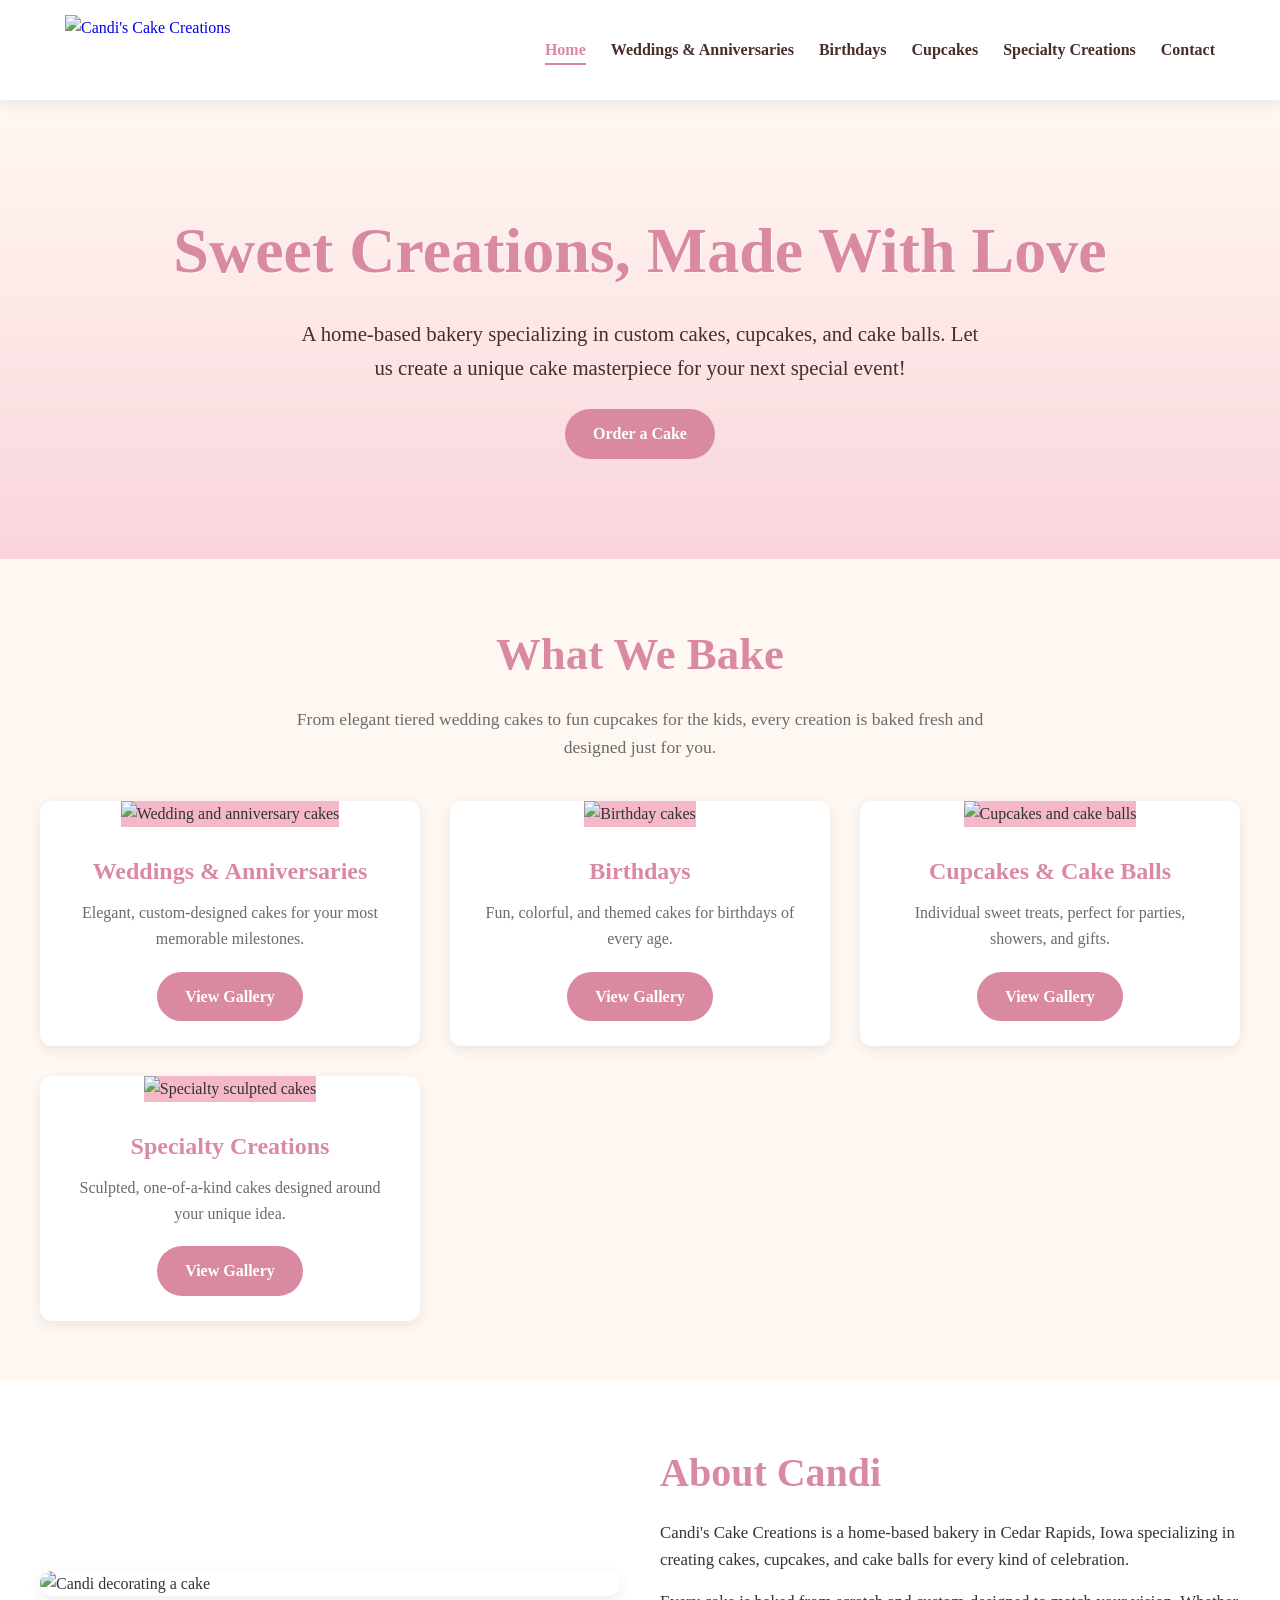
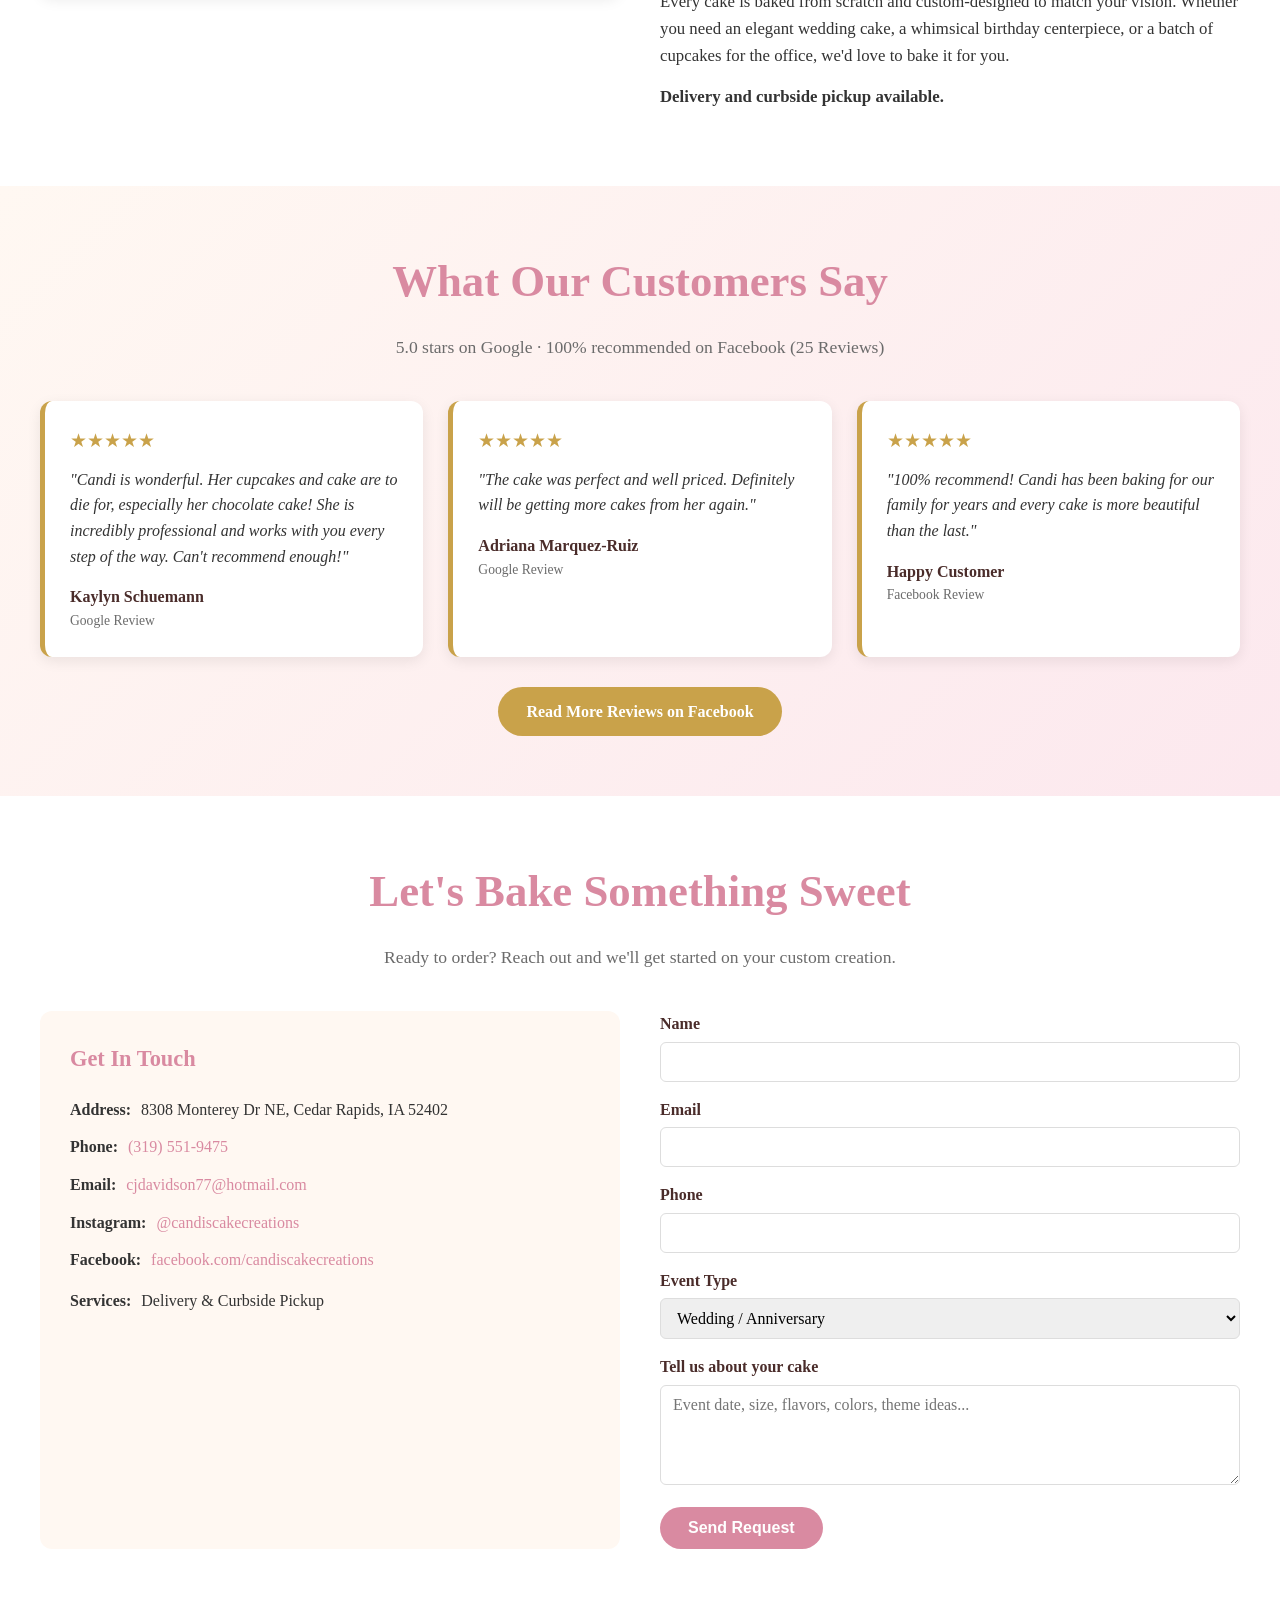
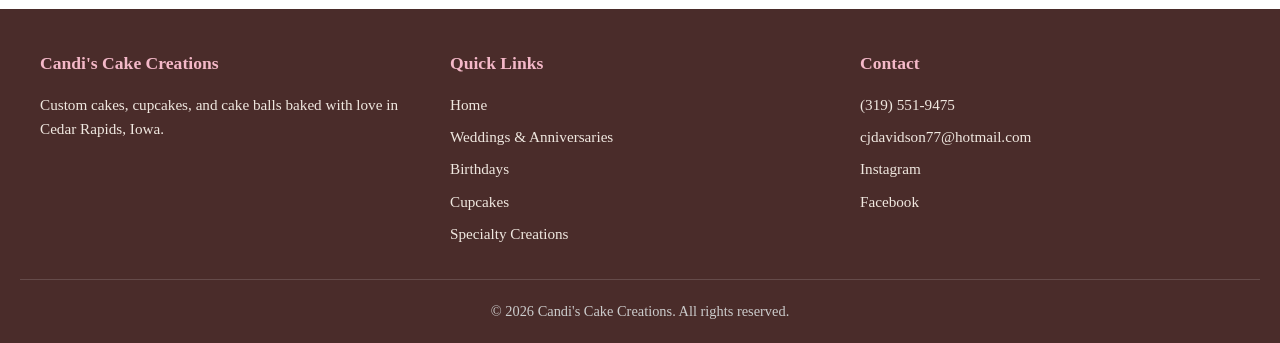
==== index.html @ 222fce65 "Add files via upload" ====
<!DOCTYPE html>
<html lang="en">
<head>
  <meta charset="UTF-8">
  <meta name="viewport" content="width=device-width, initial-scale=1.0">
  <title>Candi's Cake Creations | Custom Cakes in Cedar Rapids, IA</title>
  <meta name="description" content="Home-based bakery in Cedar Rapids, IA specializing in custom cakes, cupcakes, and cake balls for weddings, birthdays, and every special occasion.">
  <link rel="stylesheet" href="styles.css">
</head>
<body>

  <!-- ===== Navigation ===== -->
  <nav class="navbar">
    <div class="nav-container">
      <a href="index.html" class="logo" aria-label="Candi's Cake Creations home">
        <img src="images/logo.jpg" alt="Candi's Cake Creations">
      </a>
      <button class="hamburger" aria-label="Menu">
        <span></span><span></span><span></span>
      </button>
      <ul class="nav-links">
        <li><a href="index.html">Home</a></li>
        <li><a href="weddings.html">Weddings &amp; Anniversaries</a></li>
        <li><a href="birthdays.html">Birthdays</a></li>
        <li><a href="cupcakes.html">Cupcakes</a></li>
        <li><a href="specialty.html">Specialty Creations</a></li>
        <li><a href="#contact">Contact</a></li>
      </ul>
    </div>
  </nav>

  <!-- ===== Hero ===== -->
  <section class="hero">
    <div class="hero-content">
      <h1>Sweet Creations, Made With Love</h1>
      <p>A home-based bakery specializing in custom cakes, cupcakes, and cake balls. Let us create a unique cake masterpiece for your next special event!</p>
      <a href="#contact" class="btn">Order a Cake</a>
    </div>
  </section>

  <!-- ===== Services ===== -->
  <section>
    <div class="container">
      <h2 class="section-title">What We Bake</h2>
      <p class="section-subtitle">From elegant tiered wedding cakes to fun cupcakes for the kids, every creation is baked fresh and designed just for you.</p>

      <div class="services-grid">
        <div class="service-card">
          <img src="images/weddings/wedding-1.jpg" alt="Wedding and anniversary cakes">
          <div class="service-card-body">
            <h3>Weddings &amp; Anniversaries</h3>
            <p>Elegant, custom-designed cakes for your most memorable milestones.</p>
            <a href="weddings.html" class="btn">View Gallery</a>
          </div>
        </div>

        <div class="service-card">
          <img src="images/birthdays/birthday-3.jpg" alt="Birthday cakes">
          <div class="service-card-body">
            <h3>Birthdays</h3>
            <p>Fun, colorful, and themed cakes for birthdays of every age.</p>
            <a href="birthdays.html" class="btn">View Gallery</a>
          </div>
        </div>

        <div class="service-card">
          <img src="images/cupcakes/cupcake-3.jpg" alt="Cupcakes and cake balls">
          <div class="service-card-body">
            <h3>Cupcakes &amp; Cake Balls</h3>
            <p>Individual sweet treats, perfect for parties, showers, and gifts.</p>
            <a href="cupcakes.html" class="btn">View Gallery</a>
          </div>
        </div>

        <div class="service-card">
          <img src="images/specialty/guitar-cake.jpg" alt="Specialty sculpted cakes">
          <div class="service-card-body">
            <h3>Specialty Creations</h3>
            <p>Sculpted, one-of-a-kind cakes designed around your unique idea.</p>
            <a href="specialty.html" class="btn">View Gallery</a>
          </div>
        </div>
      </div>
    </div>
  </section>

  <!-- ===== About ===== -->
  <section class="about-section">
    <div class="container">
      <div class="about-grid">
        <img src="images/about.jpg" alt="Candi decorating a cake">
        <div class="about-text">
          <h2>About Candi</h2>
          <p>Candi's Cake Creations is a home-based bakery in Cedar Rapids, Iowa specializing in creating cakes, cupcakes, and cake balls for every kind of celebration.</p>
          <p>Every cake is baked from scratch and custom-designed to match your vision. Whether you need an elegant wedding cake, a whimsical birthday centerpiece, or a batch of cupcakes for the office, we'd love to bake it for you.</p>
          <p><strong>Delivery and curbside pickup available.</strong></p>
        </div>
      </div>
    </div>
  </section>

  <!-- ===== Reviews ===== -->
  <section class="reviews-section">
    <div class="container">
      <h2 class="section-title">What Our Customers Say</h2>
      <p class="section-subtitle">5.0 stars on Google &middot; 100% recommended on Facebook (25 Reviews)</p>

      <div class="reviews-grid">
        <div class="review-card">
          <div class="stars">&#9733;&#9733;&#9733;&#9733;&#9733;</div>
          <p class="review-text">"Candi is wonderful. Her cupcakes and cake are to die for, especially her chocolate cake! She is incredibly professional and works with you every step of the way. Can't recommend enough!"</p>
          <p class="review-author">Kaylyn Schuemann</p>
          <p class="review-date">Google Review</p>
        </div>

        <div class="review-card">
          <div class="stars">&#9733;&#9733;&#9733;&#9733;&#9733;</div>
          <p class="review-text">"The cake was perfect and well priced. Definitely will be getting more cakes from her again."</p>
          <p class="review-author">Adriana Marquez-Ruiz</p>
          <p class="review-date">Google Review</p>
        </div>

        <div class="review-card">
          <div class="stars">&#9733;&#9733;&#9733;&#9733;&#9733;</div>
          <p class="review-text">"100% recommend! Candi has been baking for our family for years and every cake is more beautiful than the last."</p>
          <p class="review-author">Happy Customer</p>
          <p class="review-date">Facebook Review</p>
        </div>
      </div>

      <div style="text-align:center; margin-top:30px;">
        <a href="https://www.facebook.com/CandisCakeCreations/reviews" target="_blank" rel="noopener" class="btn btn-gold">Read More Reviews on Facebook</a>
      </div>
    </div>
  </section>

  <!-- ===== Contact ===== -->
  <section class="contact-section" id="contact">
    <div class="container">
      <h2 class="section-title">Let's Bake Something Sweet</h2>
      <p class="section-subtitle">Ready to order? Reach out and we'll get started on your custom creation.</p>

      <div class="contact-grid">
        <div class="contact-info">
          <h3>Get In Touch</h3>
          <p><strong>Address:</strong> 8308 Monterey Dr NE, Cedar Rapids, IA 52402</p>
          <p><strong>Phone:</strong> <a href="tel:+13195519475">(319) 551-9475</a></p>
          <p><strong>Email:</strong> <a href="mailto:cjdavidson77@hotmail.com">cjdavidson77@hotmail.com</a></p>
          <p><strong>Instagram:</strong> <a href="https://www.instagram.com/candiscakecreations" target="_blank" rel="noopener">@candiscakecreations</a></p>
          <p><strong>Facebook:</strong> <a href="http://www.facebook.com/candiscakecreations" target="_blank" rel="noopener">facebook.com/candiscakecreations</a></p>
          <p style="margin-top:15px;"><strong>Services:</strong> Delivery &amp; Curbside Pickup</p>
        </div>

        <form class="contact-form" action="https://formspree.io/f/your-form-id" method="POST">
          <label for="name">Name</label>
          <input type="text" id="name" name="name" required>

          <label for="email">Email</label>
          <input type="email" id="email" name="email" required>

          <label for="phone">Phone</label>
          <input type="tel" id="phone" name="phone">

          <label for="event">Event Type</label>
          <select id="event" name="event">
            <option>Wedding / Anniversary</option>
            <option>Birthday</option>
            <option>Cupcakes / Cake Balls</option>
            <option>Specialty Creation</option>
            <option>Other</option>
          </select>

          <label for="message">Tell us about your cake</label>
          <textarea id="message" name="message" placeholder="Event date, size, flavors, colors, theme ideas..." required></textarea>

          <button type="submit" class="btn">Send Request</button>
        </form>
      </div>
    </div>
  </section>

  <!-- ===== Footer ===== -->
  <footer>
    <div class="footer-grid">
      <div class="footer-col">
        <h4>Candi's Cake Creations</h4>
        <p>Custom cakes, cupcakes, and cake balls baked with love in Cedar Rapids, Iowa.</p>
      </div>
      <div class="footer-col">
        <h4>Quick Links</h4>
        <a href="index.html">Home</a>
        <a href="weddings.html">Weddings &amp; Anniversaries</a>
        <a href="birthdays.html">Birthdays</a>
        <a href="cupcakes.html">Cupcakes</a>
        <a href="specialty.html">Specialty Creations</a>
      </div>
      <div class="footer-col">
        <h4>Contact</h4>
        <a href="tel:+13195519475">(319) 551-9475</a>
        <a href="mailto:cjdavidson77@hotmail.com">cjdavidson77@hotmail.com</a>
        <a href="https://www.instagram.com/candiscakecreations" target="_blank" rel="noopener">Instagram</a>
        <a href="http://www.facebook.com/candiscakecreations" target="_blank" rel="noopener">Facebook</a>
      </div>
    </div>
    <div class="footer-bottom">
      &copy; <span id="year">2026</span> Candi's Cake Creations. All rights reserved.
    </div>
  </footer>

  <script>document.getElementById('year').textContent = new Date().getFullYear();</script>
  <script src="script.js"></script>
</body>
</html>
---- styles.css ----
/* ============================================
   Candi's Cake Creations - Global Stylesheet
   ============================================ */

:root {
  --pink: #f4b8c8;
  --pink-dark: #d98aa1;
  --cream: #fff8f2;
  --gold: #c9a24a;
  --brown: #4a2c2a;
  --text: #333;
  --muted: #6b6b6b;
  --shadow: 0 4px 14px rgba(0, 0, 0, 0.08);
}

* { box-sizing: border-box; margin: 0; padding: 0; }

html { scroll-behavior: smooth; }

body {
  font-family: 'Georgia', 'Times New Roman', serif;
  color: var(--text);
  background-color: var(--cream);
  line-height: 1.6;
}

/* ---------- Navigation ---------- */
.navbar {
  background: #fff;
  box-shadow: var(--shadow);
  position: sticky;
  top: 0;
  z-index: 1000;
}

.nav-container {
  max-width: 1200px;
  margin: 0 auto;
  display: flex;
  align-items: center;
  justify-content: space-between;
  padding: 15px 25px;
}

.logo {
  display: flex;
  align-items: center;
  text-decoration: none;
}

.logo img {
  height: 70px;
  width: auto;
  display: block;
}

@media (max-width: 768px) {
  .logo img { height: 55px; }
}

.nav-links {
  list-style: none;
  display: flex;
  gap: 25px;
  align-items: center;
}

.nav-links a {
  text-decoration: none;
  color: var(--brown);
  font-weight: 600;
  font-size: 1rem;
  transition: color 0.2s ease;
  padding: 5px 0;
  border-bottom: 2px solid transparent;
}

.nav-links a:hover,
.nav-links a.active {
  color: var(--pink-dark);
  border-bottom-color: var(--pink-dark);
}

.hamburger {
  display: none;
  flex-direction: column;
  cursor: pointer;
  gap: 5px;
  background: none;
  border: none;
  padding: 5px;
}

.hamburger span {
  width: 26px;
  height: 3px;
  background: var(--brown);
  border-radius: 2px;
  transition: 0.3s;
}

/* ---------- Hero ---------- */
.hero {
  background: linear-gradient(rgba(255, 248, 242, 0.75), rgba(244, 184, 200, 0.55)),
              url('images/hero.jpg') center/cover no-repeat;
  padding: 100px 20px;
  text-align: center;
  min-height: 450px;
  display: flex;
  align-items: center;
  justify-content: center;
}

.hero-content h1 {
  font-family: 'Brush Script MT', 'Segoe Script', cursive;
  font-size: 4rem;
  color: var(--pink-dark);
  margin-bottom: 15px;
  text-shadow: 1px 1px 2px rgba(255,255,255,0.7);
}

.hero-content p {
  font-size: 1.3rem;
  color: var(--brown);
  max-width: 700px;
  margin: 0 auto 25px;
}

.btn {
  display: inline-block;
  background: var(--pink-dark);
  color: #fff;
  padding: 12px 28px;
  border-radius: 30px;
  text-decoration: none;
  font-weight: 600;
  transition: transform 0.2s, background 0.2s;
  border: none;
  cursor: pointer;
  font-size: 1rem;
}

.btn:hover {
  background: var(--brown);
  transform: translateY(-2px);
}

.btn-gold { background: var(--gold); }
.btn-gold:hover { background: #a37f30; }

/* ---------- Sections ---------- */
section {
  padding: 60px 20px;
}

.container {
  max-width: 1200px;
  margin: 0 auto;
}

.section-title {
  text-align: center;
  font-family: 'Brush Script MT', 'Segoe Script', cursive;
  font-size: 2.8rem;
  color: var(--pink-dark);
  margin-bottom: 15px;
}

.section-subtitle {
  text-align: center;
  color: var(--muted);
  max-width: 700px;
  margin: 0 auto 40px;
  font-size: 1.1rem;
}

/* ---------- Service Cards (Home) ---------- */
.services-grid {
  display: grid;
  grid-template-columns: repeat(auto-fit, minmax(280px, 1fr));
  gap: 30px;
  margin-top: 30px;
}

.service-card {
  background: #fff;
  border-radius: 12px;
  box-shadow: var(--shadow);
  overflow: hidden;
  transition: transform 0.3s;
  text-align: center;
}

.service-card:hover { transform: translateY(-6px); }

.service-card img {
  width: 100%;
  height: 220px;
  object-fit: cover;
  background: var(--pink);
}

.service-card-body { padding: 25px; }

.service-card h3 {
  color: var(--pink-dark);
  font-size: 1.5rem;
  margin-bottom: 10px;
}

.service-card p {
  color: var(--muted);
  margin-bottom: 20px;
}

/* ---------- Gallery ---------- */
.gallery {
  display: grid;
  grid-template-columns: repeat(auto-fill, minmax(250px, 1fr));
  gap: 15px;
  margin-top: 30px;
}

.gallery-item {
  position: relative;
  overflow: hidden;
  border-radius: 10px;
  aspect-ratio: 1 / 1;
  background: var(--pink);
  cursor: pointer;
  box-shadow: var(--shadow);
}

.gallery-item img {
  width: 100%;
  height: 100%;
  object-fit: cover;
  transition: transform 0.4s ease;
}

.gallery-item:hover img { transform: scale(1.08); }

.gallery-item::after {
  content: attr(data-caption);
  position: absolute;
  bottom: 0;
  left: 0;
  right: 0;
  background: linear-gradient(transparent, rgba(0,0,0,0.7));
  color: #fff;
  padding: 30px 15px 12px;
  font-size: 0.9rem;
  opacity: 0;
  transition: opacity 0.3s;
}

.gallery-item:hover::after { opacity: 1; }

/* ---------- Lightbox ---------- */
.lightbox {
  display: none;
  position: fixed;
  z-index: 2000;
  top: 0; left: 0;
  width: 100%; height: 100%;
  background: rgba(0,0,0,0.9);
  justify-content: center;
  align-items: center;
  padding: 20px;
}

.lightbox.active { display: flex; }

.lightbox img {
  max-width: 90%;
  max-height: 90%;
  border-radius: 8px;
}

.lightbox-close {
  position: absolute;
  top: 20px;
  right: 30px;
  color: #fff;
  font-size: 2.5rem;
  cursor: pointer;
  background: none;
  border: none;
}

/* ---------- About / Info ---------- */
.about-section {
  background: #fff;
}

.about-grid {
  display: grid;
  grid-template-columns: 1fr 1fr;
  gap: 40px;
  align-items: center;
}

.about-grid img {
  width: 100%;
  border-radius: 12px;
  box-shadow: var(--shadow);
}

.about-text h2 {
  font-family: 'Brush Script MT', 'Segoe Script', cursive;
  font-size: 2.5rem;
  color: var(--pink-dark);
  margin-bottom: 15px;
}

.about-text p {
  margin-bottom: 15px;
  font-size: 1.05rem;
}

/* ---------- Reviews ---------- */
.reviews-section {
  background: linear-gradient(135deg, var(--cream), #fce8ee);
}

.reviews-grid {
  display: grid;
  grid-template-columns: repeat(auto-fit, minmax(300px, 1fr));
  gap: 25px;
  margin-top: 30px;
}

.review-card {
  background: #fff;
  padding: 25px;
  border-radius: 12px;
  box-shadow: var(--shadow);
  border-left: 5px solid var(--gold);
}

.stars {
  color: var(--gold);
  font-size: 1.2rem;
  margin-bottom: 10px;
}

.review-text {
  font-style: italic;
  color: var(--text);
  margin-bottom: 15px;
}

.review-author {
  font-weight: bold;
  color: var(--brown);
}

.review-date {
  font-size: 0.85rem;
  color: var(--muted);
}

/* ---------- Contact ---------- */
.contact-section {
  background: #fff;
}

.contact-grid {
  display: grid;
  grid-template-columns: 1fr 1fr;
  gap: 40px;
}

.contact-info {
  background: var(--cream);
  padding: 30px;
  border-radius: 12px;
}

.contact-info h3 {
  color: var(--pink-dark);
  margin-bottom: 20px;
  font-size: 1.4rem;
}

.contact-info p {
  margin-bottom: 12px;
  display: flex;
  align-items: center;
  gap: 10px;
}

.contact-info a {
  color: var(--pink-dark);
  text-decoration: none;
}

.contact-info a:hover { text-decoration: underline; }

.contact-form label {
  display: block;
  margin-bottom: 5px;
  font-weight: 600;
  color: var(--brown);
}

.contact-form input,
.contact-form select,
.contact-form textarea {
  width: 100%;
  padding: 10px 12px;
  margin-bottom: 15px;
  border: 1px solid #ddd;
  border-radius: 6px;
  font-family: inherit;
  font-size: 1rem;
}

.contact-form textarea { resize: vertical; min-height: 100px; }

.contact-form input:focus,
.contact-form select:focus,
.contact-form textarea:focus {
  outline: none;
  border-color: var(--pink-dark);
}

/* ---------- Page Header (subpages) ---------- */
.page-header {
  background: linear-gradient(rgba(217, 138, 161, 0.85), rgba(201, 162, 74, 0.75));
  color: #fff;
  padding: 80px 20px;
  text-align: center;
}

.page-header h1 {
  font-family: 'Brush Script MT', 'Segoe Script', cursive;
  font-size: 3.5rem;
  margin-bottom: 10px;
}

.page-header p {
  font-size: 1.2rem;
  max-width: 700px;
  margin: 0 auto;
}

/* ---------- Footer ---------- */
footer {
  background: var(--brown);
  color: #fff;
  padding: 40px 20px 20px;
  text-align: center;
}

.footer-grid {
  display: grid;
  grid-template-columns: repeat(auto-fit, minmax(220px, 1fr));
  gap: 30px;
  max-width: 1200px;
  margin: 0 auto 25px;
  text-align: left;
}

.footer-col h4 {
  color: var(--pink);
  margin-bottom: 15px;
  font-size: 1.1rem;
}

.footer-col p, .footer-col a {
  color: #f0e8e0;
  text-decoration: none;
  display: block;
  margin-bottom: 8px;
  font-size: 0.95rem;
}

.footer-col a:hover { color: var(--pink); }

.footer-bottom {
  border-top: 1px solid rgba(255,255,255,0.15);
  padding-top: 20px;
  color: #ccc;
  font-size: 0.9rem;
}

/* ---------- Responsive ---------- */
@media (max-width: 768px) {
  .hamburger { display: flex; }

  .nav-links {
    position: absolute;
    top: 100%;
    left: 0;
    right: 0;
    background: #fff;
    flex-direction: column;
    padding: 20px;
    gap: 15px;
    box-shadow: var(--shadow);
    max-height: 0;
    overflow: hidden;
    transition: max-height 0.3s ease;
  }

  .nav-links.open { max-height: 400px; }

  .hero-content h1 { font-size: 2.8rem; }
  .hero-content p { font-size: 1.1rem; }
  .section-title { font-size: 2.2rem; }
  .page-header h1 { font-size: 2.5rem; }

  .about-grid,
  .contact-grid {
    grid-template-columns: 1fr;
  }
}
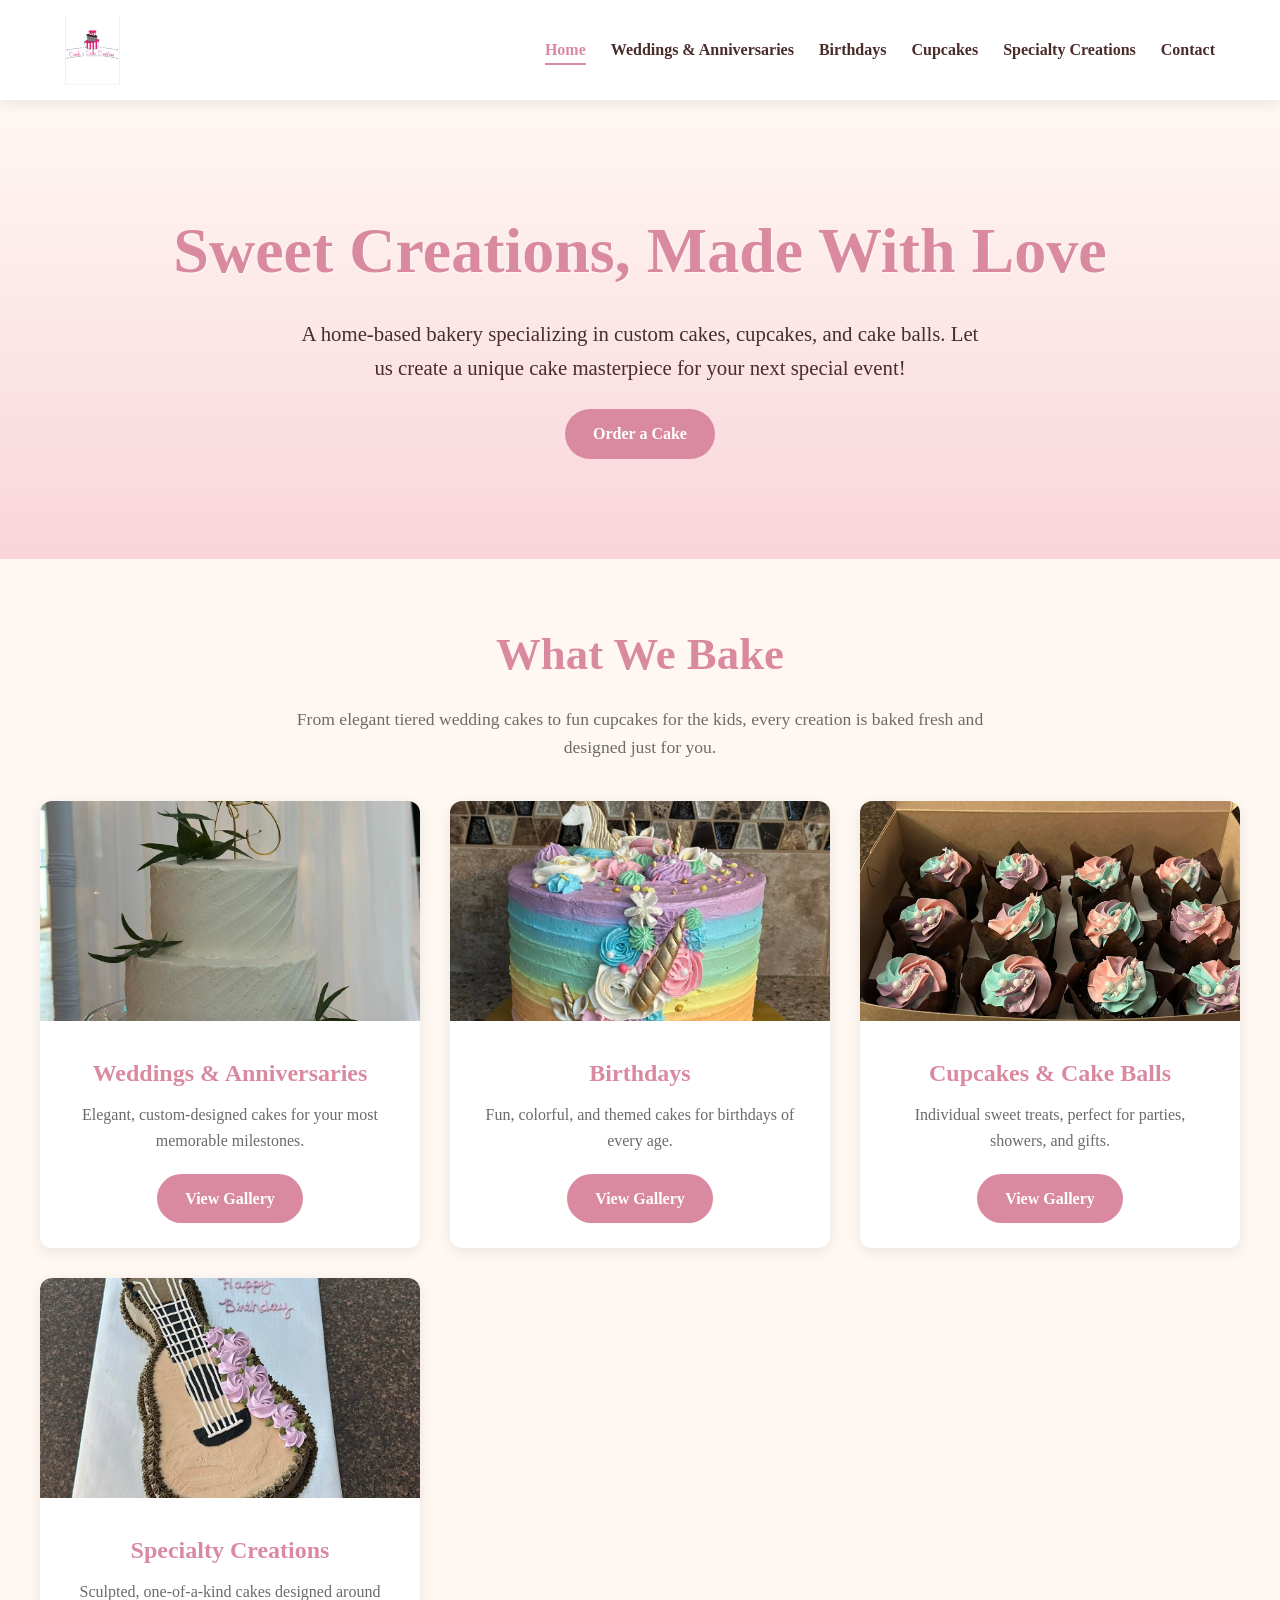
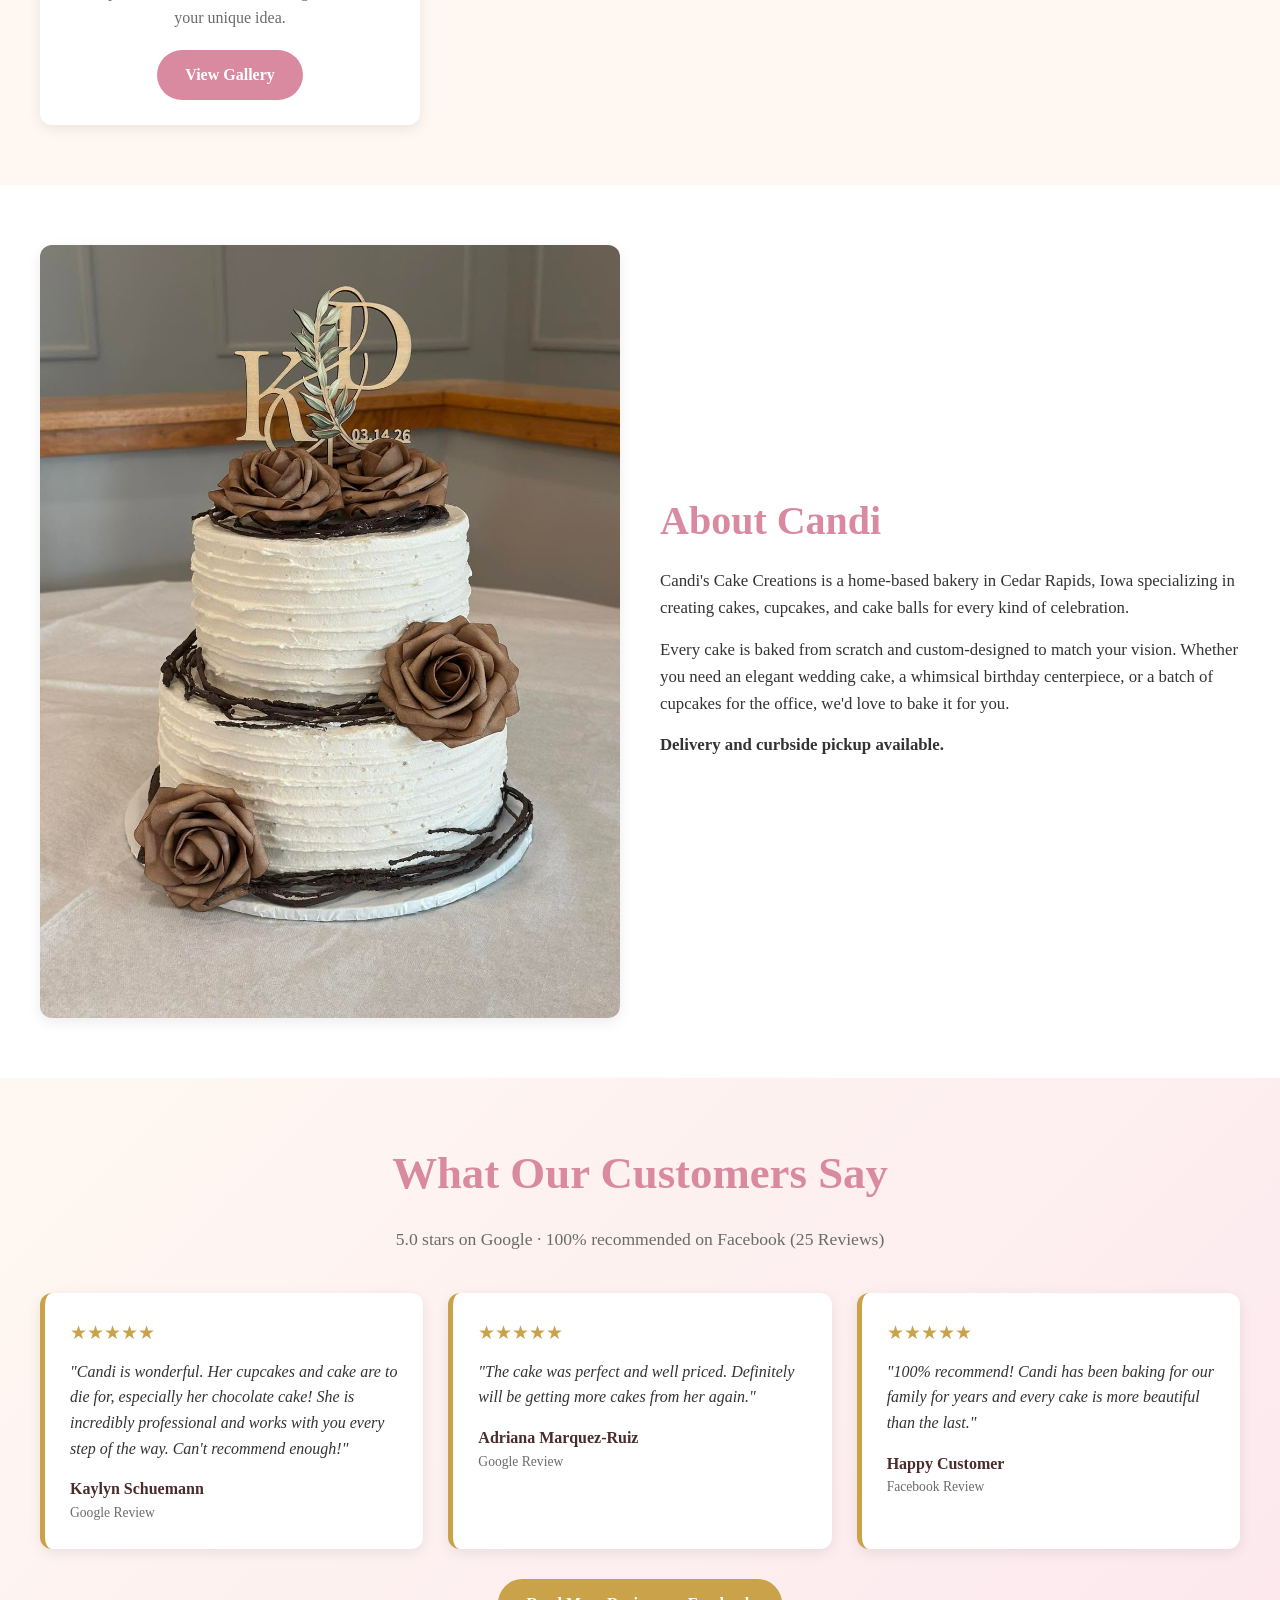
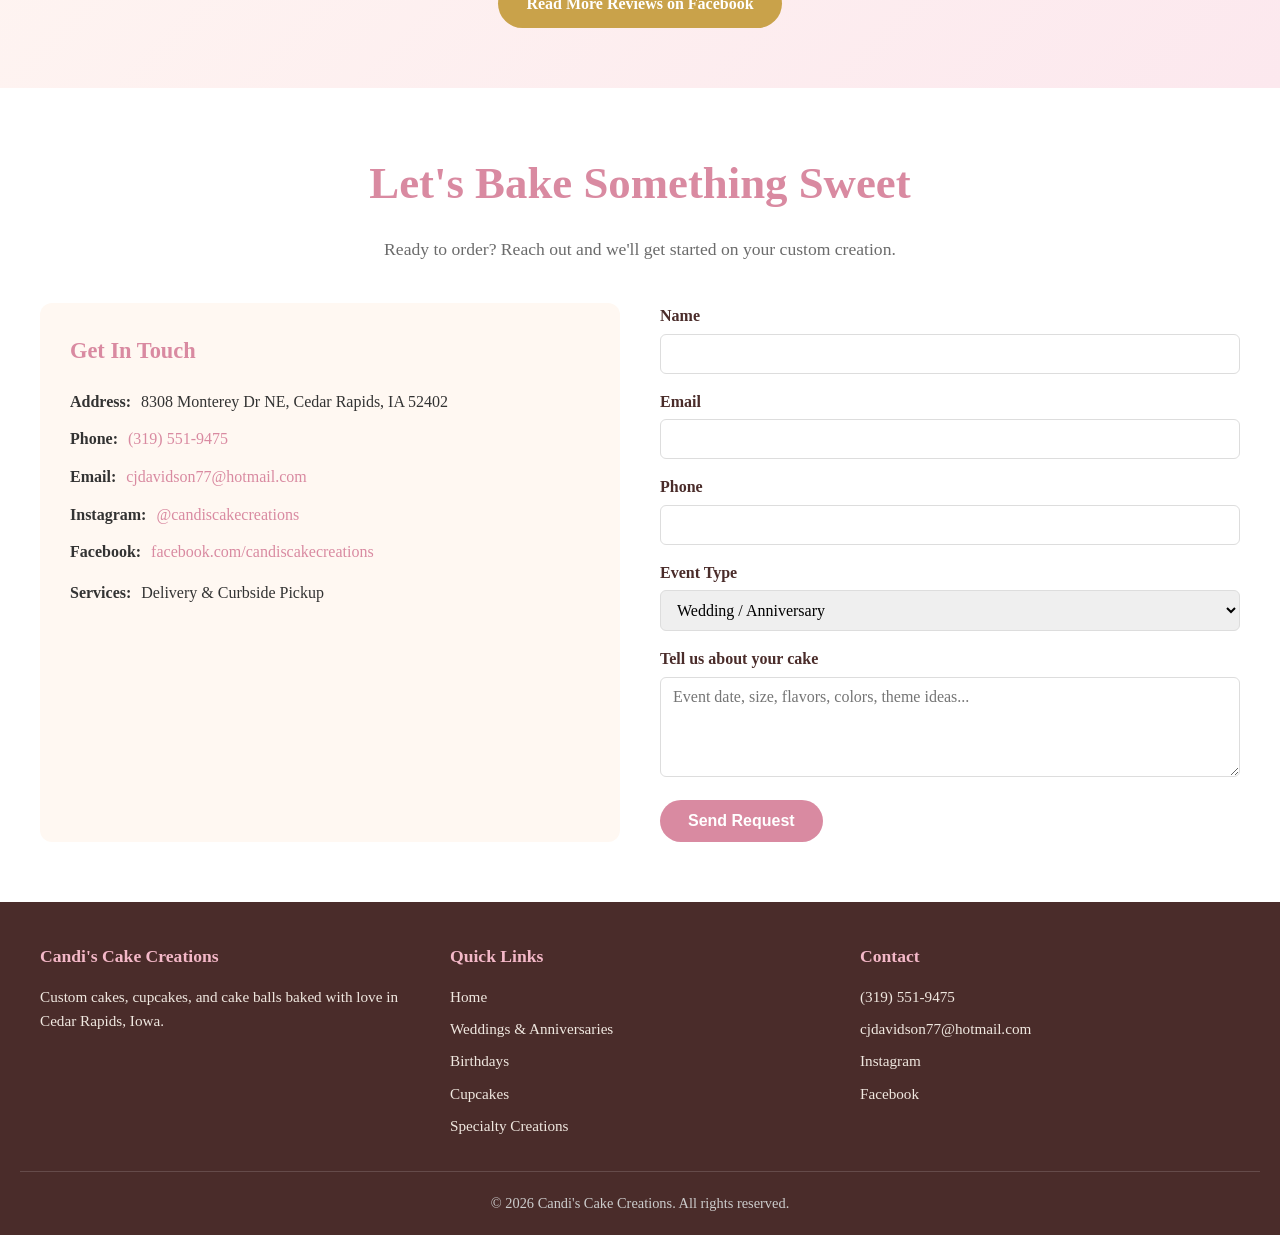
==== commit 767ab665: "Add files via upload" ====
--- a/index.html
+++ b/index.html
@@ -13,7 +13,7 @@
   <nav class="navbar">
     <div class="nav-container">
       <a href="index.html" class="logo" aria-label="Candi's Cake Creations home">
-        <img src="images/logo.jpg" alt="Candi's Cake Creations">
+        <img src="logo.jpg" alt="Candi's Cake Creations">
       </a>
       <button class="hamburger" aria-label="Menu">
         <span></span><span></span><span></span>
@@ -46,7 +46,7 @@
 
       <div class="services-grid">
         <div class="service-card">
-          <img src="images/weddings/wedding-1.jpg" alt="Wedding and anniversary cakes">
+          <img src="wedding-1.jpg" alt="Wedding and anniversary cakes">
           <div class="service-card-body">
             <h3>Weddings &amp; Anniversaries</h3>
             <p>Elegant, custom-designed cakes for your most memorable milestones.</p>
@@ -55,7 +55,7 @@
         </div>
 
         <div class="service-card">
-          <img src="images/birthdays/birthday-3.jpg" alt="Birthday cakes">
+          <img src="birthday-3.jpg" alt="Birthday cakes">
           <div class="service-card-body">
             <h3>Birthdays</h3>
             <p>Fun, colorful, and themed cakes for birthdays of every age.</p>
@@ -64,7 +64,7 @@
         </div>
 
         <div class="service-card">
-          <img src="images/cupcakes/cupcake-3.jpg" alt="Cupcakes and cake balls">
+          <img src="cupcake-3.jpg" alt="Cupcakes and cake balls">
           <div class="service-card-body">
             <h3>Cupcakes &amp; Cake Balls</h3>
             <p>Individual sweet treats, perfect for parties, showers, and gifts.</p>
@@ -73,7 +73,7 @@
         </div>
 
         <div class="service-card">
-          <img src="images/specialty/guitar-cake.jpg" alt="Specialty sculpted cakes">
+          <img src="guitar-cake.jpg" alt="Specialty sculpted cakes">
           <div class="service-card-body">
             <h3>Specialty Creations</h3>
             <p>Sculpted, one-of-a-kind cakes designed around your unique idea.</p>
@@ -88,7 +88,7 @@
   <section class="about-section">
     <div class="container">
       <div class="about-grid">
-        <img src="images/about.jpg" alt="Candi decorating a cake">
+        <img src="about.jpg" alt="Candi decorating a cake">
         <div class="about-text">
           <h2>About Candi</h2>
           <p>Candi's Cake Creations is a home-based bakery in Cedar Rapids, Iowa specializing in creating cakes, cupcakes, and cake balls for every kind of celebration.</p>
